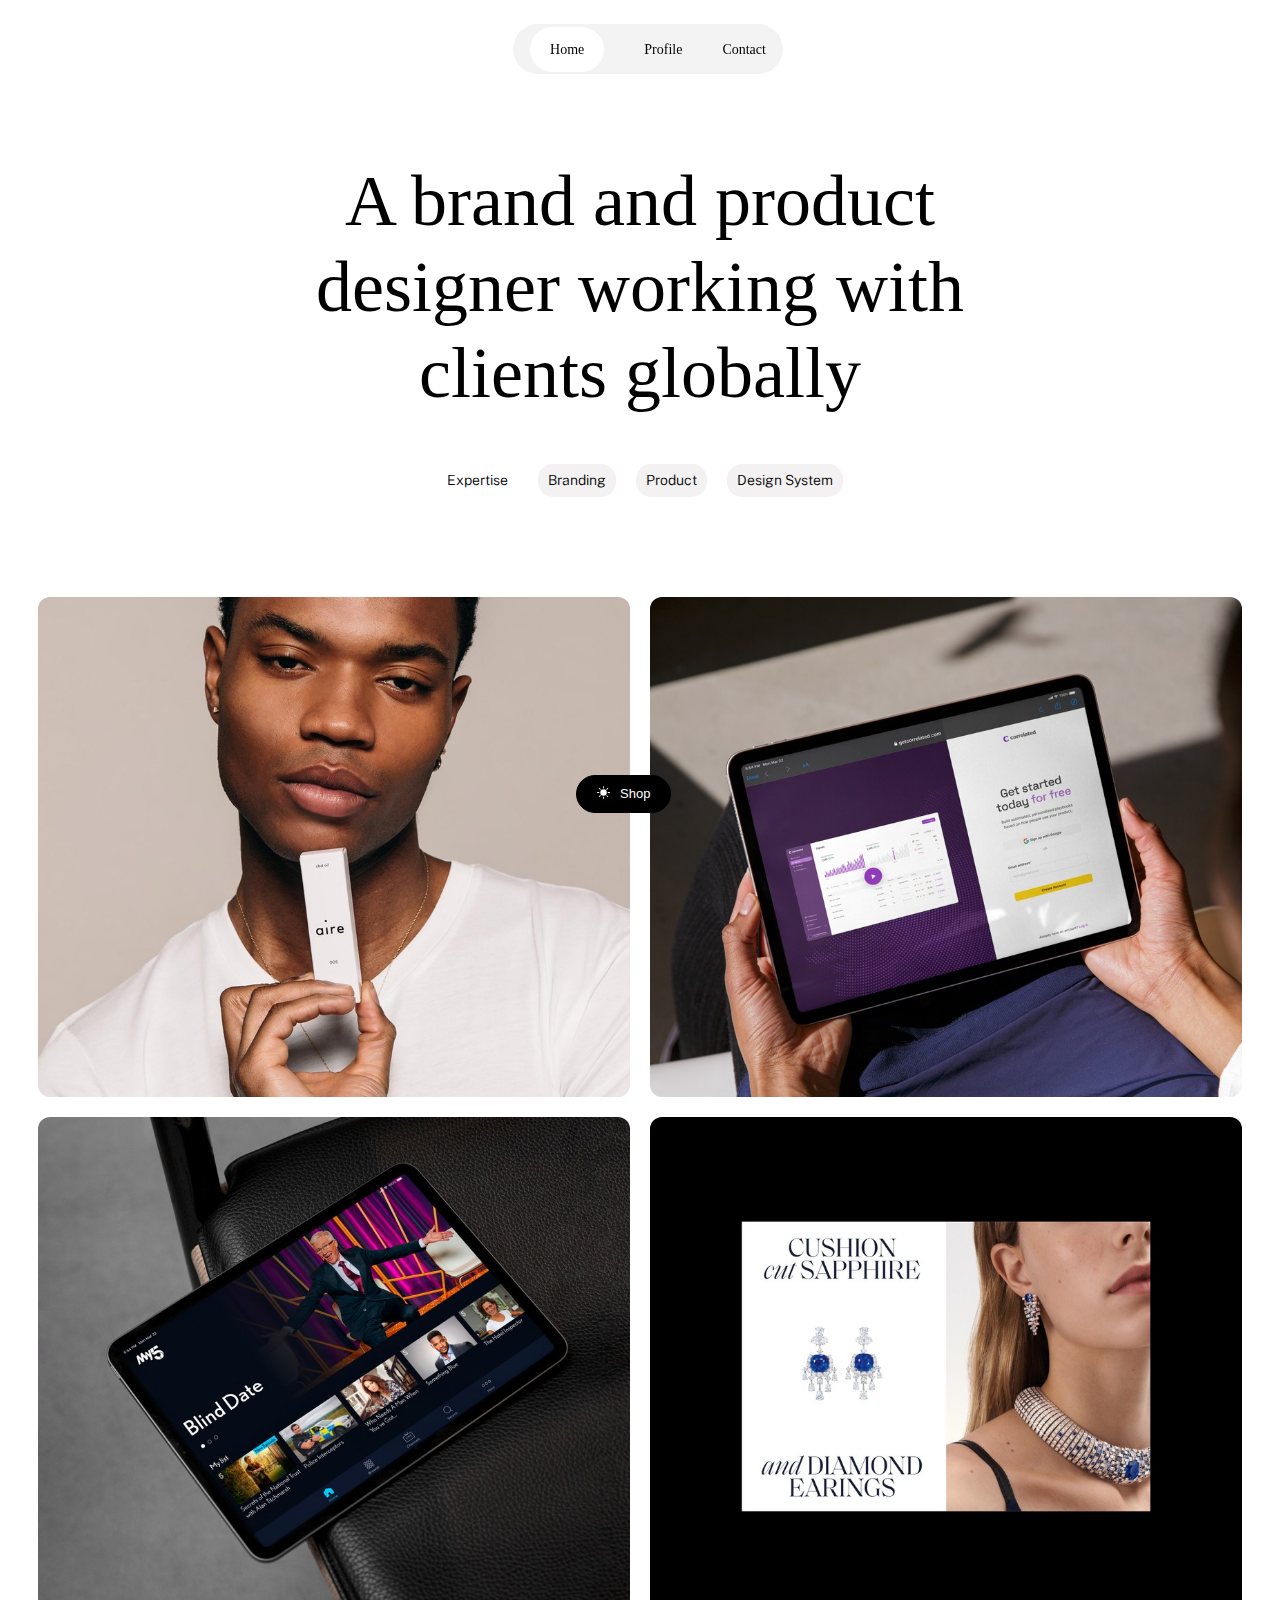
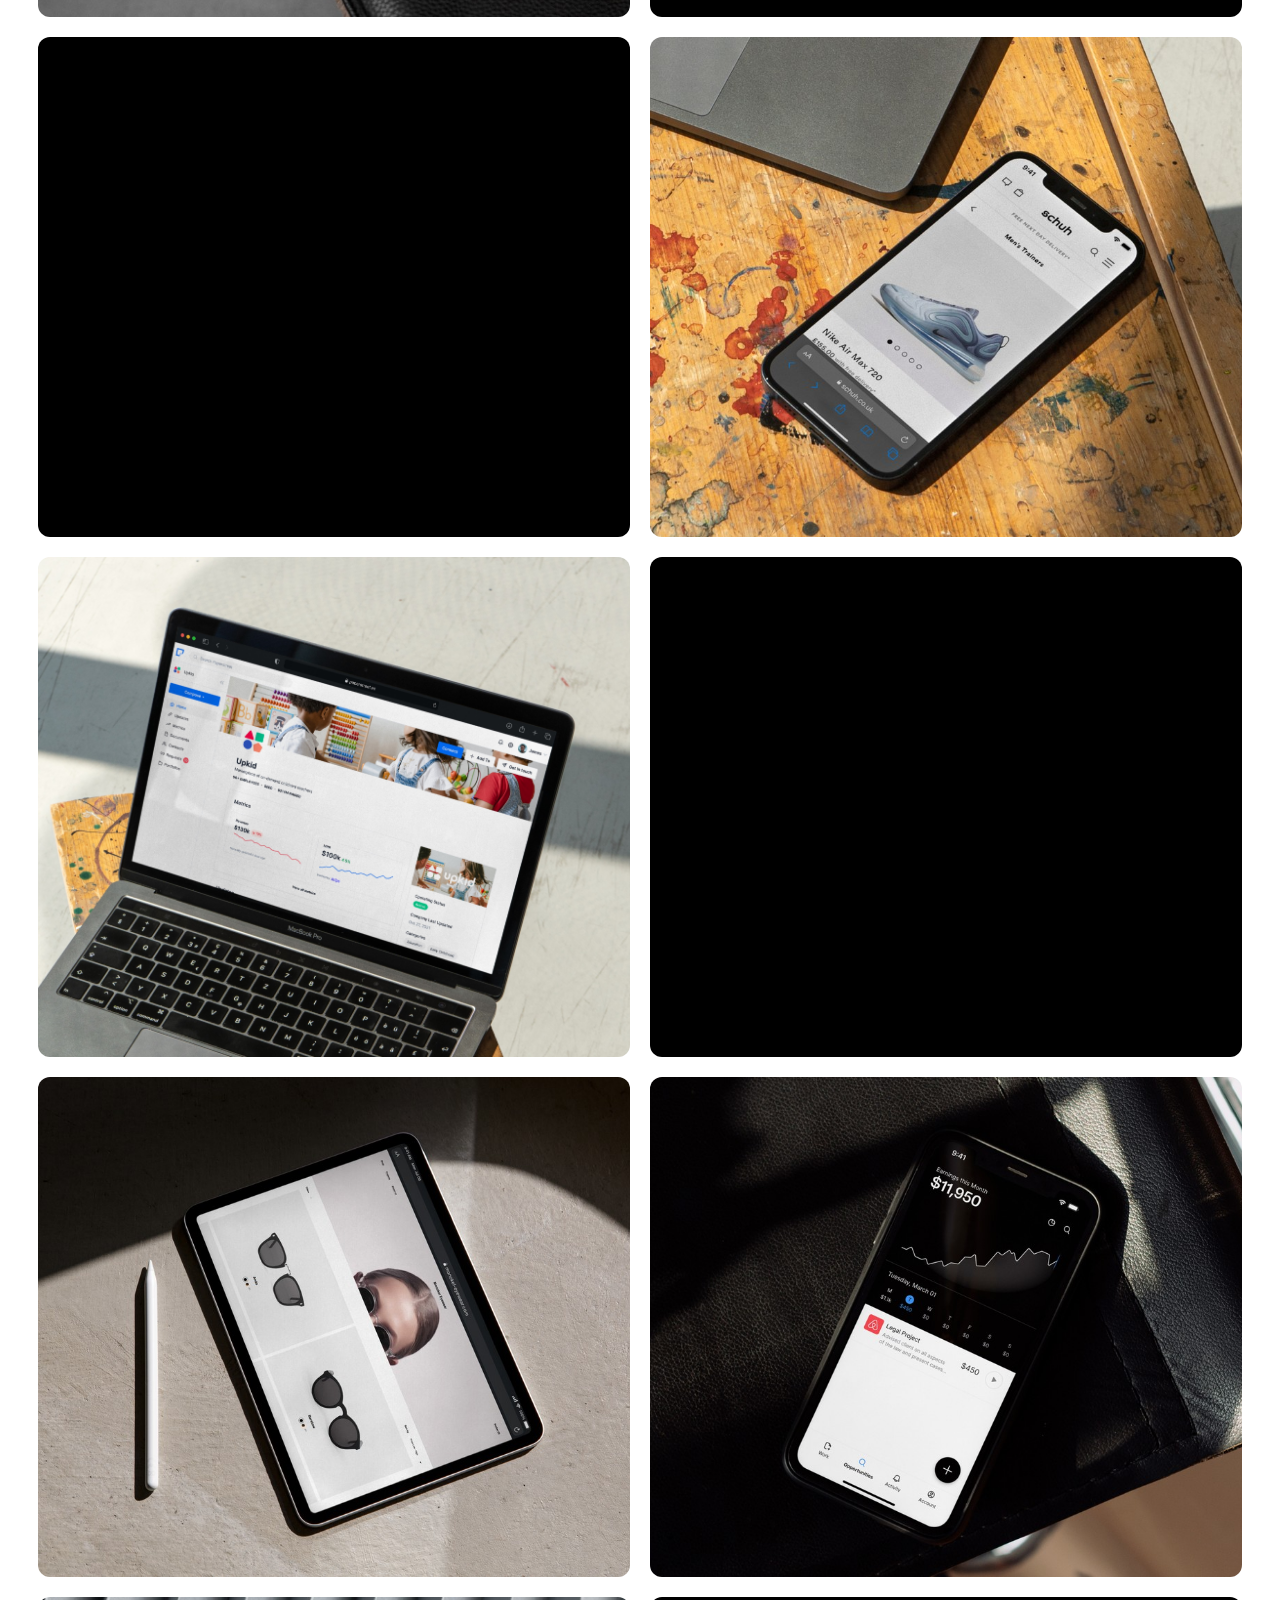
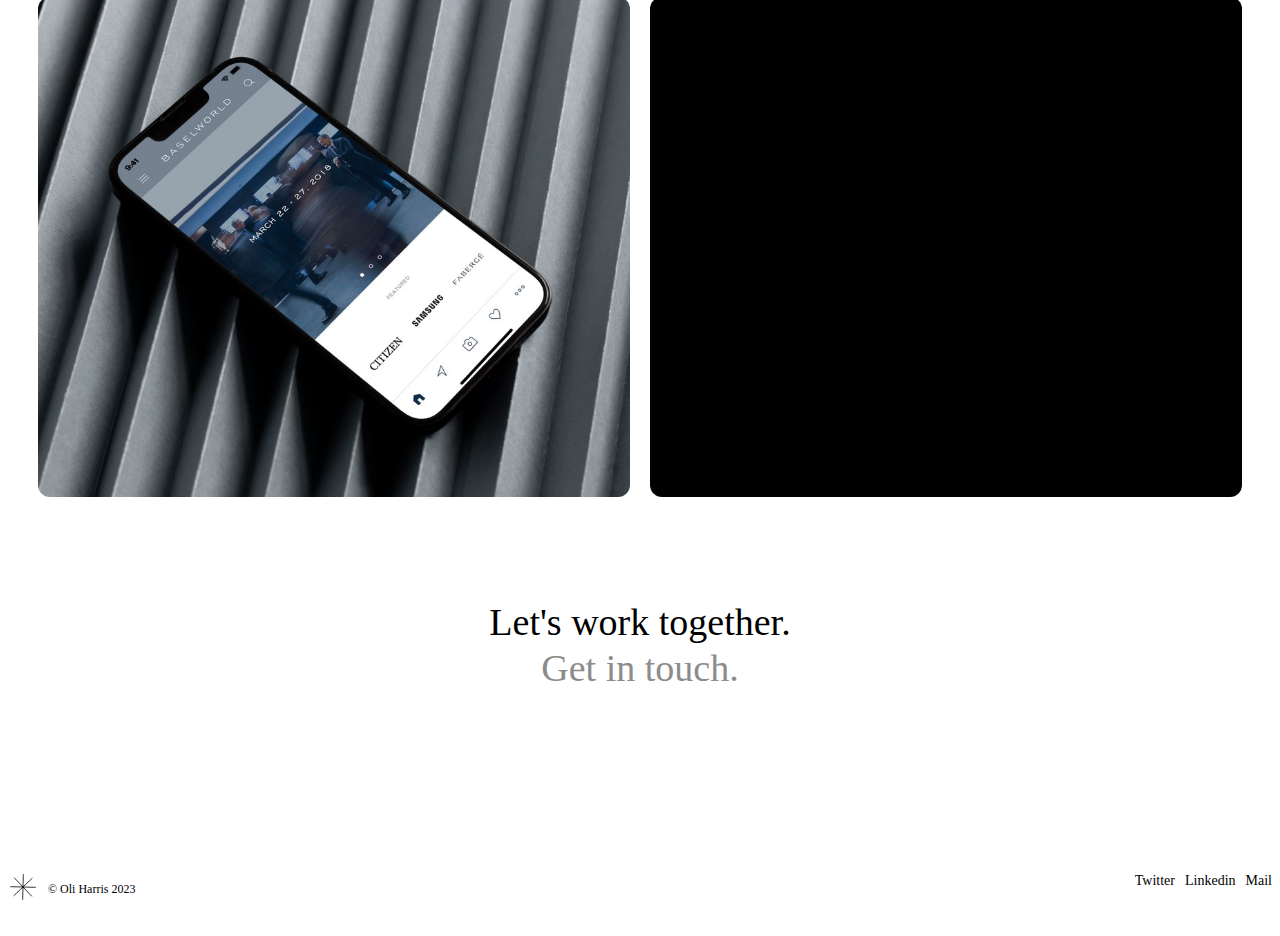
==== index.html @ 7c7576f7 "first commit" ====
<!DOCTYPE html>
<html lang="en">
<head>
    <meta charset="UTF-8">
    <meta name="viewport" content="width=device-width, initial-scale=1.0">
    <link rel="preconnect" href="https://fonts.googleapis.com">
    <link rel="preconnect" href="https://fonts.gstatic.com" crossorigin>
    <link rel="stylesheet" href="css/style.css">
    <link rel="preconnect" href="https://fonts.googleapis.com">
    <link rel="preconnect" href="https://fonts.gstatic.com" crossorigin>
    <link href="https://fonts.googleapis.com/css2?family=Public+Sans:wght@100;200;300;400;500;800&display=swap" rel="stylesheet">   
    <title>OH</title>
</head>
<body>

    <div class="nav">
        <div >
            <ul class="nav-items">
                <li><a href="./" class="active-nav">Home</a></li>
                <li><a href="/profile/">Profile</a></li>
                <li><a href="/contact">Contact</a></li>

            </ul>
        </div>
    </div>

 

    <section id="hero-sec">
        <div class="hero">
            <h1>
                A brand and product <span>designer working with</span> clients globally
                </h1>
        </div>
    </section>

    
    <section id="tags">
       <div class="tags">
        <div class="tag inactive">Expertise</div>
        <div class="tag active"> Branding</div>
        <div class="tag active"> Product </div>
        <div class="tag active"> Design System</div>
    </div>

</section>
 



    <section id="gallery">
        <div class="gallery">
            <div class="gallery-item one">
                <div class="gallery-menu">
                <div class="gallery-text">
                    <div> Aire </div>
                    <div class="icon">
                        <svg xmlns="http://www.w3.org/2000/svg" width="20" height="17" fill="black" class="bi bi-arrow-up-right" viewBox="0 0 16 16">
                            <path fill-rule="evenodd" d="M14 2.5a.5.5 0 0 0-.5-.5h-6a.5.5 0 0 0 0 1h4.793L2.146 13.146a.5.5 0 0 0 .708.708L13 3.707V8.5a.5.5 0 0 0 1 0v-6z"/>
                          </svg></div>

                </div>
            </div>
            <p>Aire</p>
            </div>


            <div class="gallery-item two">
                <div class="gallery-menu">
                    <div class="gallery-text">
                        <div> Correlated </div>
                       <a href="" type="button" class="icon">
                            <svg xmlns="http://www.w3.org/2000/svg" width="20" height="17" fill="black" class="bi bi-arrow-up-right" viewBox="0 0 16 16">
                                <path fill-rule="evenodd" d="M14 2.5a.5.5 0 0 0-.5-.5h-6a.5.5 0 0 0 0 1h4.793L2.146 13.146a.5.5 0 0 0 .708.708L13 3.707V8.5a.5.5 0 0 0 1 0v-6z"/>
                              </svg></a>
                    </div>
    
                </div>
                <p>Correlated</p>

            </div>


            <div class="gallery-item three">
                <div class="gallery-menu">
                    <div class="gallery-text">
                        <div> Channel 5 </div>
                       <a href="" type="button" class="icon">
                            <svg xmlns="http://www.w3.org/2000/svg" width="20" height="17" fill="black" class="bi bi-arrow-up-right" viewBox="0 0 16 16">
                                <path fill-rule="evenodd" d="M14 2.5a.5.5 0 0 0-.5-.5h-6a.5.5 0 0 0 0 1h4.793L2.146 13.146a.5.5 0 0 0 .708.708L13 3.707V8.5a.5.5 0 0 0 1 0v-6z"/>
                              </svg></a>
                    </div>
    
                </div>
                <p>Channel 5</p>
            </div>


            <div class="gallery-item four">
                <div class="gallery-menu">
                    <div class="gallery-text">
                        <div> Ronald Abram </div>
                       <a href="" type="button" class="icon">
                            <svg xmlns="http://www.w3.org/2000/svg" width="20" height="17" fill="black" class="bi bi-arrow-up-right" viewBox="0 0 16 16">
                                <path fill-rule="evenodd" d="M14 2.5a.5.5 0 0 0-.5-.5h-6a.5.5 0 0 0 0 1h4.793L2.146 13.146a.5.5 0 0 0 .708.708L13 3.707V8.5a.5.5 0 0 0 1 0v-6z"/>
                              </svg></a>
                    </div>
    
                </div>
                <p>Ronald Abram</p>
            </div>


            <div class="gallery-item ">
                <div class="gallery-menu">
                    <div class="gallery-text">
                        <div> Propeller </div>
                       <a href="" type="button" class="icon">
                            <svg xmlns="http://www.w3.org/2000/svg" width="20" height="17" fill="black" class="bi bi-arrow-up-right" viewBox="0 0 16 16">
                                <path fill-rule="evenodd" d="M14 2.5a.5.5 0 0 0-.5-.5h-6a.5.5 0 0 0 0 1h4.793L2.146 13.146a.5.5 0 0 0 .708.708L13 3.707V8.5a.5.5 0 0 0 1 0v-6z"/>
                              </svg></a>
                    </div>
    
                </div>
                <p>Propeller</p>
            </div>


            <div class="gallery-item six">
                <div class="gallery-menu">
                    <div class="gallery-text">
                        <div> Schuh </div>
                       <a href="" type="button" class="icon">
                            <svg xmlns="http://www.w3.org/2000/svg" width="20" height="17" fill="black" class="bi bi-arrow-up-right" viewBox="0 0 16 16">
                                <path fill-rule="evenodd" d="M14 2.5a.5.5 0 0 0-.5-.5h-6a.5.5 0 0 0 0 1h4.793L2.146 13.146a.5.5 0 0 0 .708.708L13 3.707V8.5a.5.5 0 0 0 1 0v-6z"/>
                              </svg></a>
                    </div>
    
                </div>
                
                <p>Schuh</p>

            </div>



            <div class="gallery-item seven">
                <div class="gallery-menu">
                    <div class="gallery-text">
                        <div> Paperstreet</div>
                       <a href="" type="button" class="icon">
                            <svg xmlns="http://www.w3.org/2000/svg" width="20" height="17" fill="black" class="bi bi-arrow-up-right" viewBox="0 0 16 16">
                                <path fill-rule="evenodd" d="M14 2.5a.5.5 0 0 0-.5-.5h-6a.5.5 0 0 0 0 1h4.793L2.146 13.146a.5.5 0 0 0 .708.708L13 3.707V8.5a.5.5 0 0 0 1 0v-6z"/>
                              </svg></a>
                    </div>
    
                </div>
                <p>Paperstreet</p>

            </div>



            <div class="gallery-item">
                <div class="gallery-menu">
                    <div class="gallery-text">
                        <div> OH.SUPPLY </div>
                       <a href="" type="button" class="icon">
                            <svg xmlns="http://www.w3.org/2000/svg" width="20" height="17" fill="black" class="bi bi-arrow-up-right" viewBox="0 0 16 16">
                                <path fill-rule="evenodd" d="M14 2.5a.5.5 0 0 0-.5-.5h-6a.5.5 0 0 0 0 1h4.793L2.146 13.146a.5.5 0 0 0 .708.708L13 3.707V8.5a.5.5 0 0 0 1 0v-6z"/>
                              </svg></a>
                    </div>
    
                </div>
                <p> OH.SUPPLY</p>

            </div>



            <div class="gallery-item nine">
                <div class="gallery-menu">
                    <div class="gallery-text">
                        <div> Monokel Eyewear</div>
                       <a href="" type="button" class="icon">
                            <svg xmlns="http://www.w3.org/2000/svg" width="20" height="17" fill="black" class="bi bi-arrow-up-right" viewBox="0 0 16 16">
                                <path fill-rule="evenodd" d="M14 2.5a.5.5 0 0 0-.5-.5h-6a.5.5 0 0 0 0 1h4.793L2.146 13.146a.5.5 0 0 0 .708.708L13 3.707V8.5a.5.5 0 0 0 1 0v-6z"/>
                              </svg></a>
                    </div>
    
                </div>
                
                
                <p>Monokel Eyewear</p>

            </div>


            <div class="gallery-item ten">
                <div class="gallery-menu">
                    <div class="gallery-text">
                        <div> Lawtades <span>Coming Soon</span></div>
                       <a href="" type="button" class="icon">
                            <svg xmlns="http://www.w3.org/2000/svg" width="20" height="17" fill="black" class="bi bi-arrow-up-right" viewBox="0 0 16 16">
                                <path fill-rule="evenodd" d="M14 2.5a.5.5 0 0 0-.5-.5h-6a.5.5 0 0 0 0 1h4.793L2.146 13.146a.5.5 0 0 0 .708.708L13 3.707V8.5a.5.5 0 0 0 1 0v-6z"/>
                              </svg></a>
                    </div>
    
                </div>
                <p>Lawtades <span>Coming Soon</p>
            </div>


            <div class="gallery-item eleven">
                <div class="gallery-menu">
                    <div class="gallery-text">
                        <div> Baselworld<span>Coming Soon</span></div>
                       <a href="" type="button" class="icon">
                            <svg xmlns="http://www.w3.org/2000/svg" width="20" height="17" fill="black" class="bi bi-arrow-up-right" viewBox="0 0 16 16">
                                <path fill-rule="evenodd" d="M14 2.5a.5.5 0 0 0-.5-.5h-6a.5.5 0 0 0 0 1h4.793L2.146 13.146a.5.5 0 0 0 .708.708L13 3.707V8.5a.5.5 0 0 0 1 0v-6z"/>
                              </svg></a>
                    </div>
    
                </div>
                <p>Baselworld <span>Coming Soon</span></p>

            </div>




            <div class="gallery-item">
                <div class="gallery-menu">
                    <div class="gallery-text">
                        <div> NYCB</div>
                        <a href="" type="button" class="icon">
                            <svg xmlns="http://www.w3.org/2000/svg" width="20" height="17" fill="black" class="bi bi-arrow-up-right" viewBox="0 0 16 16">
                                <path fill-rule="evenodd" d="M14 2.5a.5.5 0 0 0-.5-.5h-6a.5.5 0 0 0 0 1h4.793L2.146 13.146a.5.5 0 0 0 .708.708L13 3.707V8.5a.5.5 0 0 0 1 0v-6z"/>
                              </svg></a>
                    </div>
    
                </div>
                <p>NYCB</p>

            </div>


        </div>
        
    </section>

    <section id="cta">
        <div class="cta">
            <h2>
            Let's work together.
            <span class="text-xl">
                Get in touch.

            </span>
            </h2>

          
        </div>
    </section>



  <div class="f-btn">
    <button class="floating-btn">
            <div>
                <svg xmlns="http://www.w3.org/2000/svg" width="13" height="13" fill="currentColor" class="bi bi-sun-fill" viewBox="0 0 16 16">
                    <path d="M8 12a4 4 0 1 0 0-8 4 4 0 0 0 0 8zM8 0a.5.5 0 0 1 .5.5v2a.5.5 0 0 1-1 0v-2A.5.5 0 0 1 8 0zm0 13a.5.5 0 0 1 .5.5v2a.5.5 0 0 1-1 0v-2A.5.5 0 0 1 8 13zm8-5a.5.5 0 0 1-.5.5h-2a.5.5 0 0 1 0-1h2a.5.5 0 0 1 .5.5zM3 8a.5.5 0 0 1-.5.5h-2a.5.5 0 0 1 0-1h2A.5.5 0 0 1 3 8zm10.657-5.657a.5.5 0 0 1 0 .707l-1.414 1.415a.5.5 0 1 1-.707-.708l1.414-1.414a.5.5 0 0 1 .707 0zm-9.193 9.193a.5.5 0 0 1 0 .707L3.05 13.657a.5.5 0 0 1-.707-.707l1.414-1.414a.5.5 0 0 1 .707 0zm9.193 2.121a.5.5 0 0 1-.707 0l-1.414-1.414a.5.5 0 0 1 .707-.707l1.414 1.414a.5.5 0 0 1 0 .707zM4.464 4.465a.5.5 0 0 1-.707 0L2.343 3.05a.5.5 0 1 1 .707-.707l1.414 1.414a.5.5 0 0 1 0 .708z"/>
                  </svg>
            </div>
            <div>Shop</div>
    
    </button>
</div>


    <section id="footer">
        <div class="footer">
            <div class="footer-items">
                <div>
                 <svg xmlns="http://www.w3.org/2000/svg" viewBox="0 0 800 800" width="10" height="10" preserveAspectRatio="xMidYMid slice" style="width: 30px; height: 30px; transform: translate3d(0px, 0px, 0px);"><defs><clipPath id="__lottie_element_32"><rect width="800" height="800" x="0" y="0"></rect></clipPath></defs><g clip-path="url(#__lottie_element_32)"><g transform="matrix(-0.026736970990896225,0.9996424913406372,-0.9996424913406372,-0.026736970990896225,400,400)" opacity="1" style="display: block;"><path stroke-linecap="butt" stroke-linejoin="miter" fill-opacity="0" stroke-miterlimit="4" stroke="rgb(0,0,0)" stroke-opacity="1" stroke-width="21.73645166396141" d=" M-243.26100158691406,-243.22900390625 C-243.26100158691406,-243.22900390625 243.26100158691406,243.22900390625 243.26100158691406,243.22900390625 M-243.22999572753906,243.25999450683594 C-243.22999572753906,243.25999450683594 243.22999572753906,-243.26100158691406 243.22999572753906,-243.26100158691406 M-344.0010070800781,0.02199999988079071 C-344.0010070800781,0.02199999988079071 344.0010070800781,-0.02199999988079071 344.0010070800781,-0.02199999988079071 M-0.02199999988079071,-344 C-0.02199999988079071,-344 0.02199999988079071,344 0.02199999988079071,344"></path></g></g></svg>
                </div>
                <div class="copyright">
                    &copy; Oli Harris 2023

                </div>
            </div>
            
            <div class="socials">
                <a href="">Twitter</a>
                <a href="">Linkedin</a>
                <a href="">Mail</a>

            </div>
        </div>
    </section>





</body>
</html>
---- css/style.css ----
:root{

    --Light:hsl(0, 0%, 100%);
    --Black: hsl(0, 0%, 0%);
    --NotsoBlack: rgba(0, 0, 0, 0.7);
    --VeryLight:hsl(0, 0%, 75%);
    --NorthLight:hsl(0, 8%, 95%);

}


body{
  font-family:'Neue Montreal', serif;
}

h1{
    font-weight: 500;
    font-size: 72px;
    line-height: 86px;
    color: var(--Black);
    text-align: center;
    margin-top: 150px;
}

h2{
    font-weight: 500;
    font-size: 38px;
    line-height: 46px;
    color: var(--Black);   
}
.text-xxl{
    font-weight: 500;
    font-size: 72px;
    line-height: 86px;
    color: var(--Black);
    text-align: center;
}


.text-xl{
    font-weight: 500;
    font-size: 38px;
    line-height: 46px;
    color: hsl(0, 0%, 55%); 

}

.text-xl:hover{
    color: var(--VeryLight);
}

.text-2xl{
   
    color: hsl(0, 0%, 55%); 
}


.text-2xl:hover{
    color: var(--VeryLight);
}
.mt-10{
    margin-top: 50px;
}



.section-tag{
    margin: auto;
    font-weight:300;
    font-size: 14px;
    line-height: 17px;
    color: var(--Black);
    text-align: center;
    font-family: 'Public Sans', sans-serif;
    background-color: var(--NorthLight);
    border-radius: 20px;
    padding: 8px 10px;
    width: fit-content;
    margin-top: 100px;
    margin-bottom: 30px;
  
}

.nav{
    display: flex;
    justify-content: space-around; 
    position: fixed;
    width: 100%;
    z-index: 1; 
}

.nav-items{
    list-style: none;
    display: flex;
    gap: 40px;
    align-items: center;
    z-index: 1; 
    background: rgba(195, 193, 193, 0.2);
    border-radius: 16px;
    backdrop-filter: blur(5px);
    -webkit-backdrop-filter: blur(5px);
    border: 0px solid rgba(220, 220, 220, 0.3);
    padding:16px 40px;
    padding-left: 17px;
    padding-right: 17px;
    width: auto;
    text-align: center;
    border-radius: 25px;
    box-sizing: border-box;
   



}
.active-nav{
    background-color: var(--Light);
    border-radius: 65px;
    padding: 15px 20px;
}
.nav-items a {
    text-decoration: none;
    color: var(--Black);
    font-size: 14px;
    line-height: 17px;
    font-weight: 400;
    z-index: 1; 
    

}
.hero{
    display:grid;
    justify-content: space-around;
    place-items: center;
    
}

.hero span{
    display: block;
}

.tags{
    display: flex;
    justify-content: center;
    gap: 20px;
    font-weight:300;
    font-size: 14px;
    line-height: 17px;
    color: var(--Black);
    text-align: center;
    font-family: 'Public Sans', sans-serif;
}

.inactive{
    padding: 8px 10px;
}

.active{
    background-color: var(--NorthLight);
    border-radius: 15px;
    padding: 8px 10px;

}


.gallery{
    display: grid;
    grid-template-columns: repeat(2, 1fr);
    grid-template-rows: repeat(6, 1fr);
    row-gap: 20px;
    column-gap: 20px;
    margin-top: 100px;
    padding: 0px 30px;
    overflow: hidden;

    
}

.gallery-menu{
    display: none;
}
.gallery-item{
    height:500px;
    width: 100%;
    border-radius: 12px;
    background-color: var(--Black);
    background-size: cover;
    background-position: center;
    position: relative;
    transition: filter 0.3s ease;

}


.gallery-text{
    display: flex;
    color: var(--Light);
    justify-content: space-between;
    padding: 25px 40px;
    font-size: larger;
    font-weight: 400;
}
.gallery-text span{
    color: var(--VeryLight);
    display: block;
    margin-top: 5px;
    font: small;
}
.icon{
    width: 45px;
    height: 45px;
    background-color: var(--Light);
    border-radius: 50%;
    margin-top: 10px;
}

.icon svg{
    display: block;
    margin: 13px auto;
}


.gallery p{
    top:105%;
    position: relative;
    display: none;
}

 .one{
    background-image: url('/assets/images/kfr022WaJ8YJUyZFmdwCB3pXhs.jpg');
}
.one:hover{

}

.two{
    background-image: url('/assets/images/QVKFKT3dyGxloXfzzpurVKNMM6M.jpg');

}


.three{
    background-image: url('/assets/images/AX9PukosNfGVcfXw3YapiYpl9g.jpg');

}

.four{
    background-image: url('/assets/images/BAXywubxN8sAhfJg3AgGgFI.jpg');

}

.six{
    background-image: url('/assets/images/3WALBX7nnuG7p85CLjlVmWPDHw.jpg');

}

.seven{
    background-image: url('/assets/images/e3moUZXfgtjYQY4ILakIMaz4n7s.jpg');

}

.nine{
    background-image: url('/assets/images/aH1eUgCIIIrbJF7TUlaKAehoI.jpg');

}

.ten{
    background-image: url('/assets/images/UbS7rWmAwWxjtwM7oaWwRuGo.jpg');

}

.ten{
    background-image: url('/assets/images/UbS7rWmAwWxjtwM7oaWwRuGo.jpg');

}

.eleven{
    background-image: url('/assets/images/hQVBeiDNGU2TfeDJALuhawlcto.jpg');

}

.gallery-item:hover{
filter: blur(5px);
-webkit-filter: blur(5px);
position: relative;
}

.gallery-item:hover .gallery-menu{
    display: block;
    opacity: 1;
    filter: blur(0px);
    z-index: 1;
}


.cta{
    display: grid;
    justify-content: space-around;
    text-align: center;
    margin-top: 70px;
}
.cta span {
    display: block;
}

/*======= PROFILE====== */

.profile-header{
 margin-top: 300px;
}
.profile-images{
    display:flex;
    gap: 20px;
    padding: 0px 30px;

}

.profile-item{
    height:500px;
    width: 100%;
    border-radius: 12px;
    background-size: cover;
    background-position: center;
    background-repeat: no-repeat;
    position: relative;
    margin-top: 100px;

}

.profile-one{
    background-image: url('/assets/images/clients/wJINOk3BFAbQRx6ZySXfbltPxU.jpg');
}

.profile-two{
    background-image: url('/assets/images/clients/O3Foxt0XkzTsjGc74Ap0Hrxtz4c.jpg');
}


.about{
    
    margin: 0px auto;

}

.about-text{
 text-align: center;
 font-size: 38px;
 line-height: 46px;
 font-weight:500;
 margin-top: 0px;

}


.about-text span{
    display: block;
}

.about-text-desk{
    text-align: center;
    font-size: 38px;
    line-height: 46px;
    font-weight:500;
    margin-top: 0px;
   
   }

   .about-text-desk span{
    display: block;
}

.about-text-m{
    display: none;
    text-align: center;
    font-size: 38px;
    line-height: 46px;
    font-weight:500;
    margin-top: 0px;
   
   }

.work{
    display: flex;
    margin-top: 100px;
    text-align: center;
    justify-content: center;

}
.work-container{
    display: grid;
    grid-template-columns: repeat(3, 1fr);
    grid-template-rows: repeat(4, 1fr);
    row-gap: 40px;
    column-gap: 300px;
    
}



.work-year{
    font-size: 14px;
    line-height: 17px;
    font-weight: 400;
}

.work-place{
    font-size: 22px;
    line-height: 31px;
    font-weight: 500;
    margin-top: 10px;
}

.work-role{
    font-size: 14px;
    line-height: 17px;
    font-weight: 400;
    margin-top: 10px;

}

.work-position{
    margin: auto;
    font-weight:300;
    font-size: 14px;
    line-height: 17px;
    color: var(--Black);
    text-align: center;
    font-family: 'Public Sans', sans-serif;
    background-color: var(--NorthLight);
    border-radius: 20px;
    padding: 8px 10px;
    width: fit-content;
    margin-top: 25px;
    margin-bottom: 30px;
}








.client{
    display: flex;
    margin-top: 80px;
    text-align: center;
    justify-content: center;

}
.client-container{
    display: grid;
    grid-template-columns: repeat(4, 1fr);
    grid-template-rows: repeat(3, 1fr);
    row-gap: 60px;
    column-gap: 120px;
    
}

.client-items img{
    height: 122px;
    filter: brightness(0%)

}




.contact{
    display: grid;
}



.f-btn{
    position:fixed;
    top:75%;
    left:45%;
    margin: 100px auto;

}

.floating-btn{
    display: flex;
    background-color: var(--Black);
    border-radius: 24px;
    border: 1px solid var(--Black);
    gap: 10px;
    color: var(--Light);
    padding: 10px 20px;
    font-weight: 400;
    font-size: 13px;
 

}





.footer{
    display: flex;
    justify-content: space-between;
    margin-top: 150px;
    margin-bottom: 30px;


}
.footer-items{
    display: flex;
    gap: 10px;
}
.footer a{
    text-decoration: none;
    color: var(--Black);
}
.copyright{
    margin-top: 10px;
    font-size: 12px;
    font-weight: 400;
}

.socials{
    display: flex;
    font-size: 14px;
    font-weight: 400;
    line-height: 17px;
    gap: 10px;
    text-decoration: none;
    color: var(--Black);
}


.contact{
    margin-top: 100px;
    text-align: center;
    z-index: 1;
}



/* === MOBILE === */
@media(max-width:600px){

    h1{
        font-weight: 500;
        font-size: 36px;
        line-height: 43.20000076293945px;
        color: var(--Black);
        text-align: center;
        margin-top: 150px 20px;
    }
  
    .tags{
        display: none;
    }

    .gallery{
        display: block;
        flex-direction: column;
        
    }

    .gallery-item{
        height: 250px;
        width: 100%;
        margin-bottom: 100px;
    }

    .gallery-item:hover{
        filter:none;
        position: relative;
        
    }

    .gallery-item:hover .gallery-menu{
        display: none;
      
    }

    .gallery p{
        top:105%;
        position: relative;
        display: block;
    }

    .gallery p span{
        color: var(--VeryLight);

    }



.profile-one{
    height: 300px;
}

.profile-two{
    display: none;
}

.about-text-desk{
    display: none;
   
   }

.about-text-m{
    display: block;
    font-size: 24px;
    letter-spacing: -0.20000000298023224px;
    line-height: 33.599998474121094px;
    padding: 20px;
}


.work-container{
    display: grid;
    grid-template-columns: repeat(2, 1fr);
    grid-template-rows: repeat(6, 1fr);
    row-gap: 40px;
    column-gap: 80px;
    
}

.client-container{
    display: grid;
    grid-template-columns: repeat(2, 1fr);
    grid-template-rows: repeat(6, 1fr);
    row-gap: 60px;
    column-gap: 20px;
    
}






.footer{
    display: grid;
    justify-content: space-around;
    margin-bottom: 100px;
   }

   .footer-items{
    display: block;
    margin-bottom: 20px;
    margin: 0px auto;

 
   }

   .footer svg{
    margin: 30px;
   }

   .socials{
    margin-top: 20px;

   }


   .f-btn{
    position:fixed;
    top:75%;
    left:40%;
    margin: 100px auto;

}
}
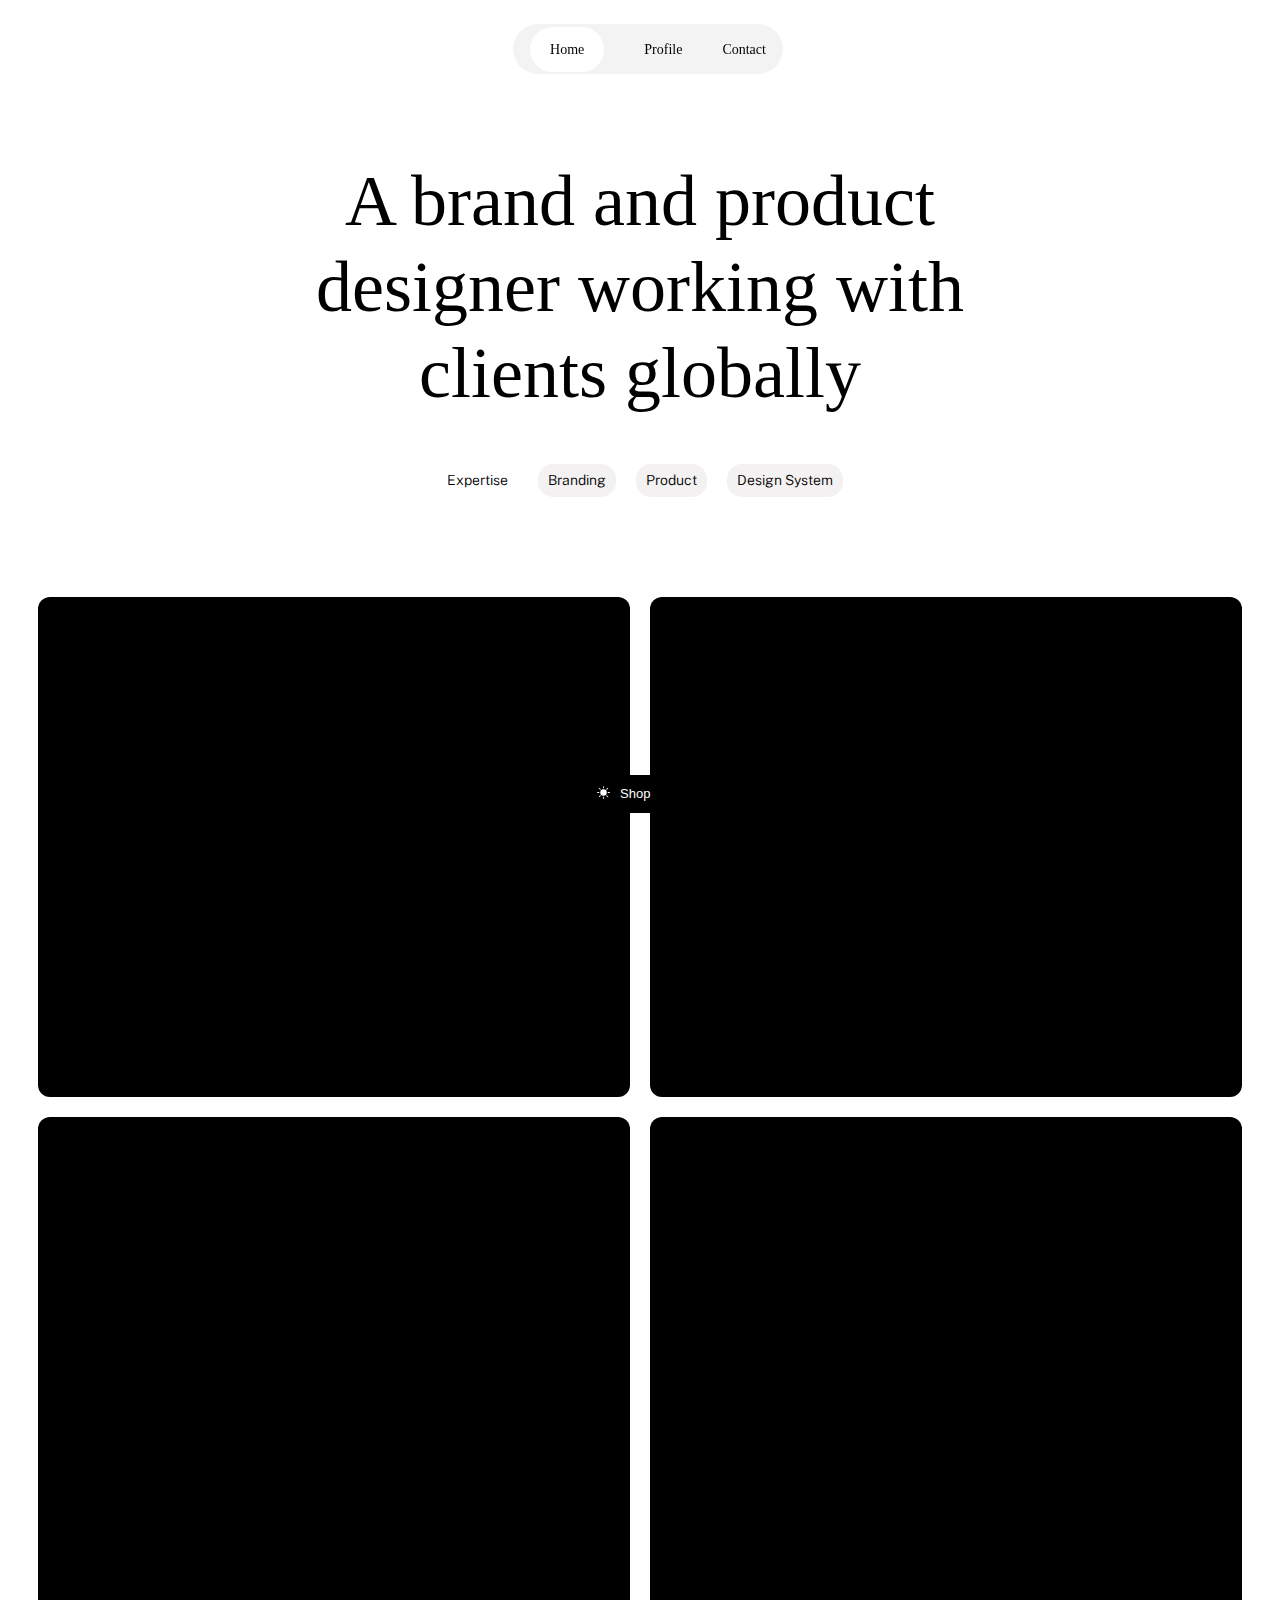
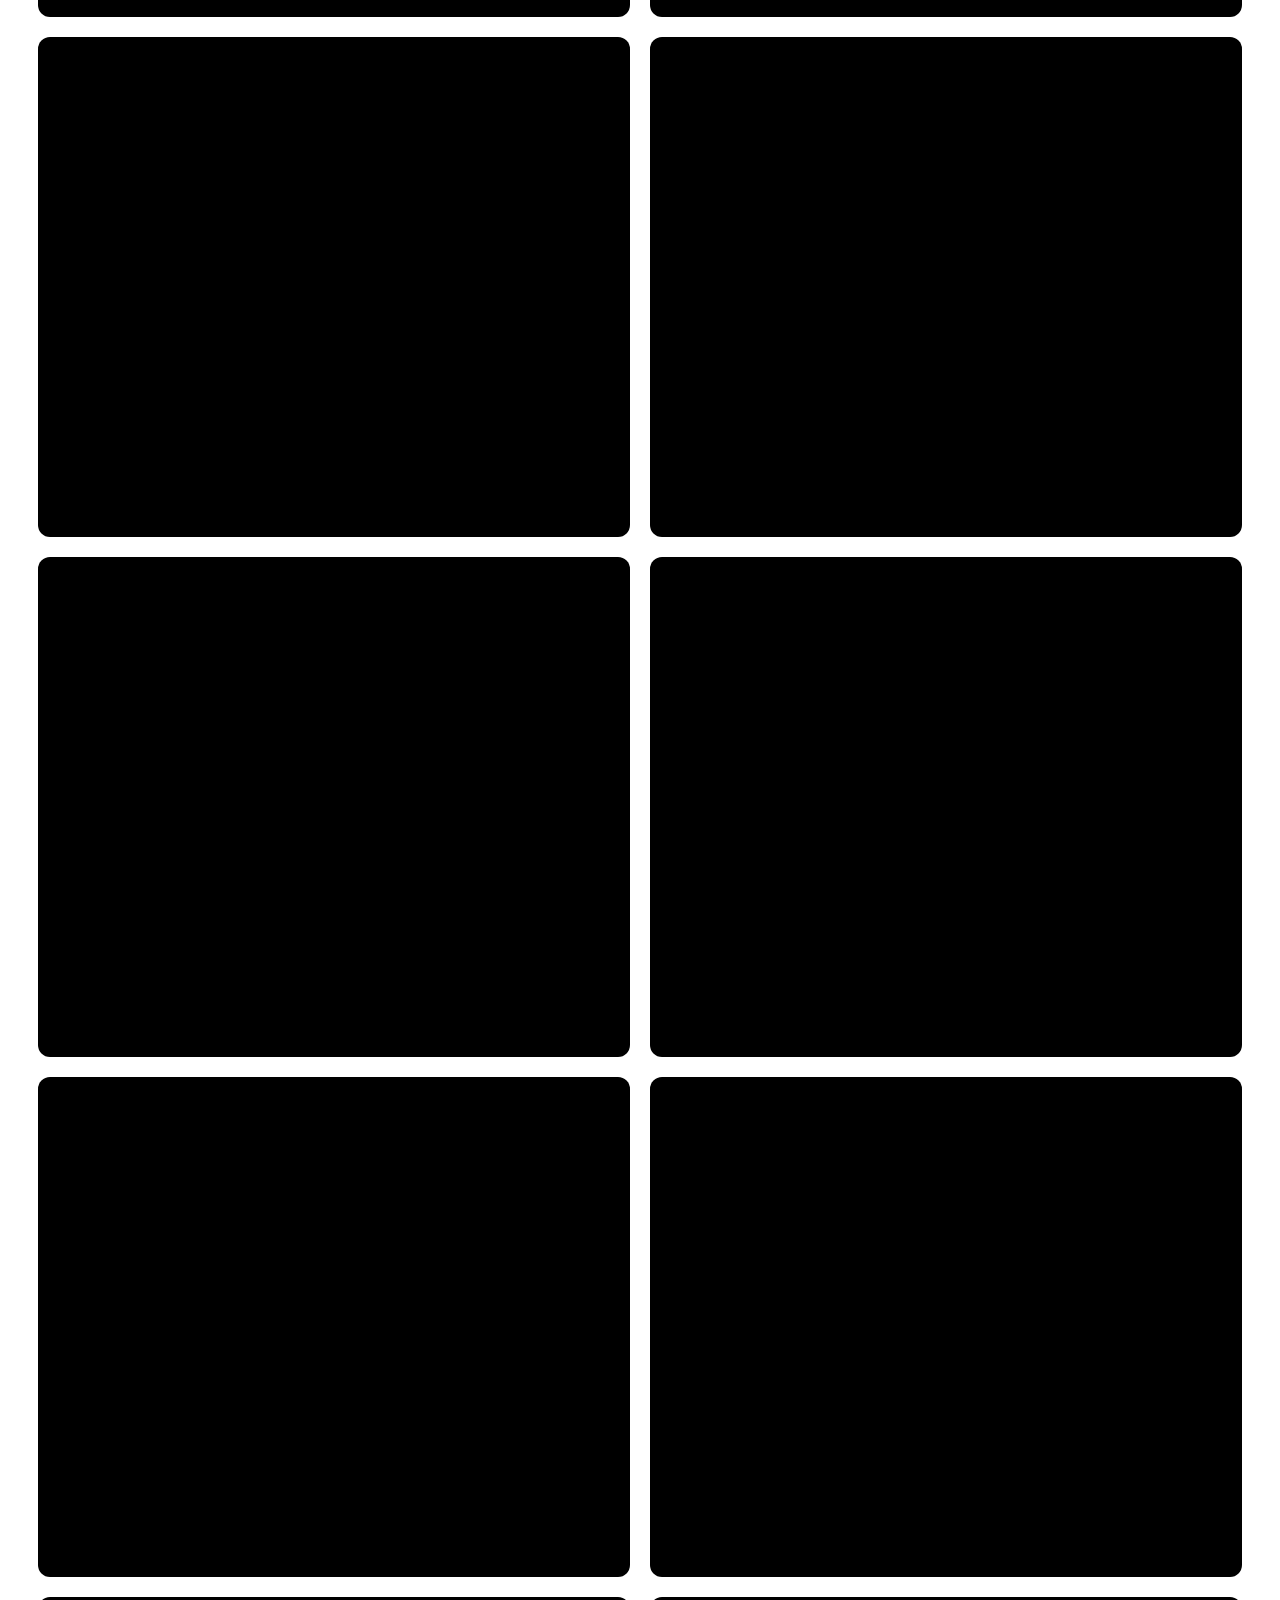
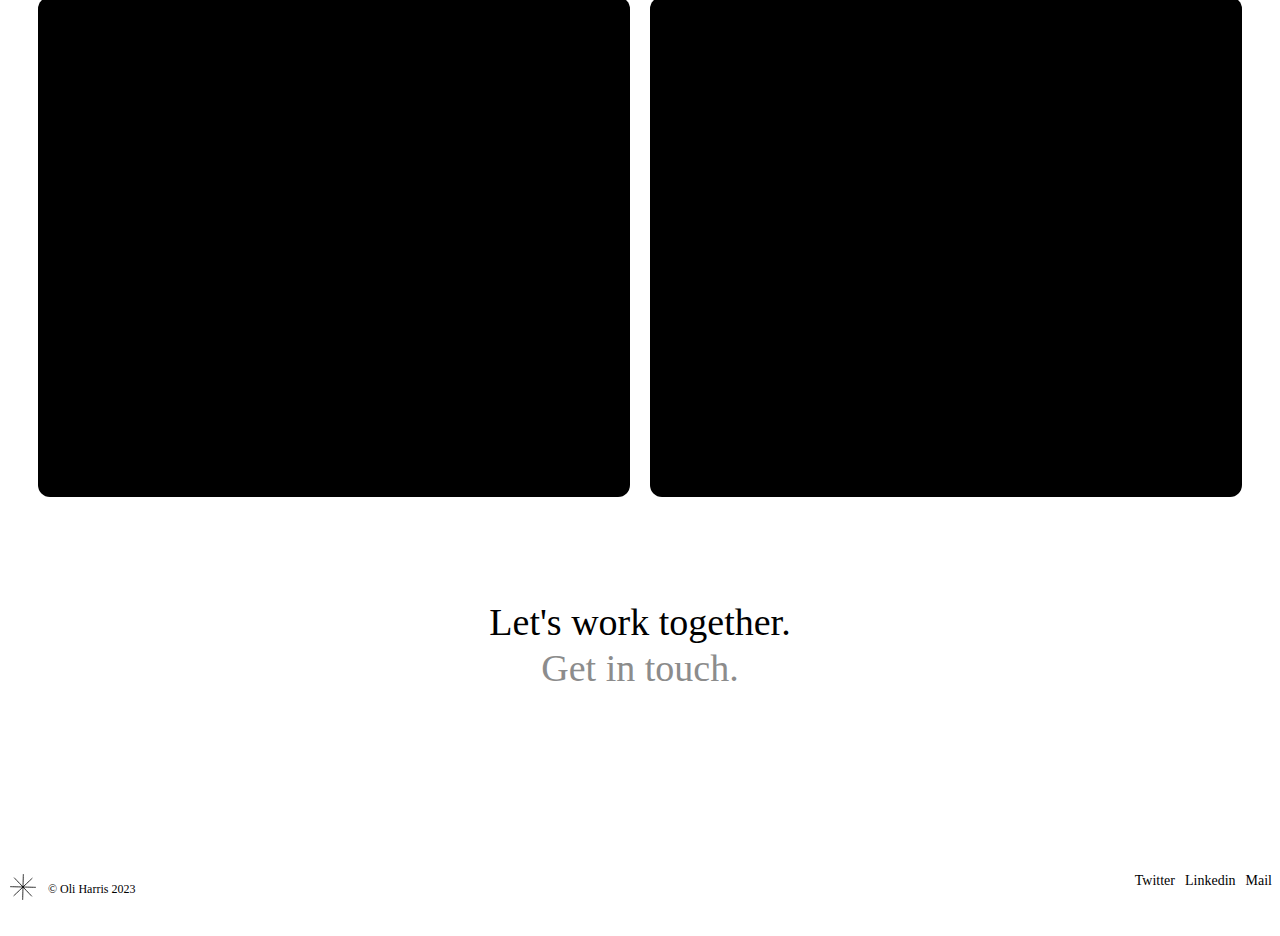
==== commit 826e9047: "second commit" ====
--- a/index.html
+++ b/index.html
@@ -5,7 +5,7 @@
     <meta name="viewport" content="width=device-width, initial-scale=1.0">
     <link rel="preconnect" href="https://fonts.googleapis.com">
     <link rel="preconnect" href="https://fonts.gstatic.com" crossorigin>
-    <link rel="stylesheet" href="css/style.css">
+    <link rel="stylesheet" href="./css/style.css">
     <link rel="preconnect" href="https://fonts.googleapis.com">
     <link rel="preconnect" href="https://fonts.gstatic.com" crossorigin>
     <link href="https://fonts.googleapis.com/css2?family=Public+Sans:wght@100;200;300;400;500;800&display=swap" rel="stylesheet">   
@@ -17,8 +17,8 @@
         <div >
             <ul class="nav-items">
                 <li><a href="./" class="active-nav">Home</a></li>
-                <li><a href="/profile/">Profile</a></li>
-                <li><a href="/contact">Contact</a></li>
+                <li><a href="./profile/">Profile</a></li>
+                <li><a href="./contact">Contact</a></li>
 
             </ul>
         </div>
--- a/css/style.css
+++ b/css/style.css
@@ -226,55 +226,55 @@
 }
 
  .one{
-    background-image: url('/assets/images/kfr022WaJ8YJUyZFmdwCB3pXhs.jpg');
+    background-image: url('./assets/images/kfr022WaJ8YJUyZFmdwCB3pXhs.jpg');
 }
 .one:hover{
 
 }
 
 .two{
-    background-image: url('/assets/images/QVKFKT3dyGxloXfzzpurVKNMM6M.jpg');
+    background-image: url('./assets/images/QVKFKT3dyGxloXfzzpurVKNMM6M.jpg');
 
 }
 
 
 .three{
-    background-image: url('/assets/images/AX9PukosNfGVcfXw3YapiYpl9g.jpg');
+    background-image: url('./assets/images/AX9PukosNfGVcfXw3YapiYpl9g.jpg');
 
 }
 
 .four{
-    background-image: url('/assets/images/BAXywubxN8sAhfJg3AgGgFI.jpg');
+    background-image: url('./assets/images/BAXywubxN8sAhfJg3AgGgFI.jpg');
 
 }
 
 .six{
-    background-image: url('/assets/images/3WALBX7nnuG7p85CLjlVmWPDHw.jpg');
+    background-image: url('./assets/images/3WALBX7nnuG7p85CLjlVmWPDHw.jpg');
 
 }
 
 .seven{
-    background-image: url('/assets/images/e3moUZXfgtjYQY4ILakIMaz4n7s.jpg');
+    background-image: url('./assets/images/e3moUZXfgtjYQY4ILakIMaz4n7s.jpg');
 
 }
 
 .nine{
-    background-image: url('/assets/images/aH1eUgCIIIrbJF7TUlaKAehoI.jpg');
+    background-image: url('./assets/images/aH1eUgCIIIrbJF7TUlaKAehoI.jpg');
 
 }
 
 .ten{
-    background-image: url('/assets/images/UbS7rWmAwWxjtwM7oaWwRuGo.jpg');
+    background-image: url('./assets/images/UbS7rWmAwWxjtwM7oaWwRuGo.jpg');
 
 }
 
 .ten{
-    background-image: url('/assets/images/UbS7rWmAwWxjtwM7oaWwRuGo.jpg');
+    background-image: url('./assets/images/UbS7rWmAwWxjtwM7oaWwRuGo.jpg');
 
 }
 
 .eleven{
-    background-image: url('/assets/images/hQVBeiDNGU2TfeDJALuhawlcto.jpg');
+    background-image: url('./assets/images/hQVBeiDNGU2TfeDJALuhawlcto.jpg');
 
 }
 
@@ -327,11 +327,11 @@
 }
 
 .profile-one{
-    background-image: url('/assets/images/clients/wJINOk3BFAbQRx6ZySXfbltPxU.jpg');
+    background-image: url('./assets/images/clients/wJINOk3BFAbQRx6ZySXfbltPxU.jpg');
 }
 
 .profile-two{
-    background-image: url('/assets/images/clients/O3Foxt0XkzTsjGc74Ap0Hrxtz4c.jpg');
+    background-image: url('./assets/images/clients/O3Foxt0XkzTsjGc74Ap0Hrxtz4c.jpg');
 }
 
 
